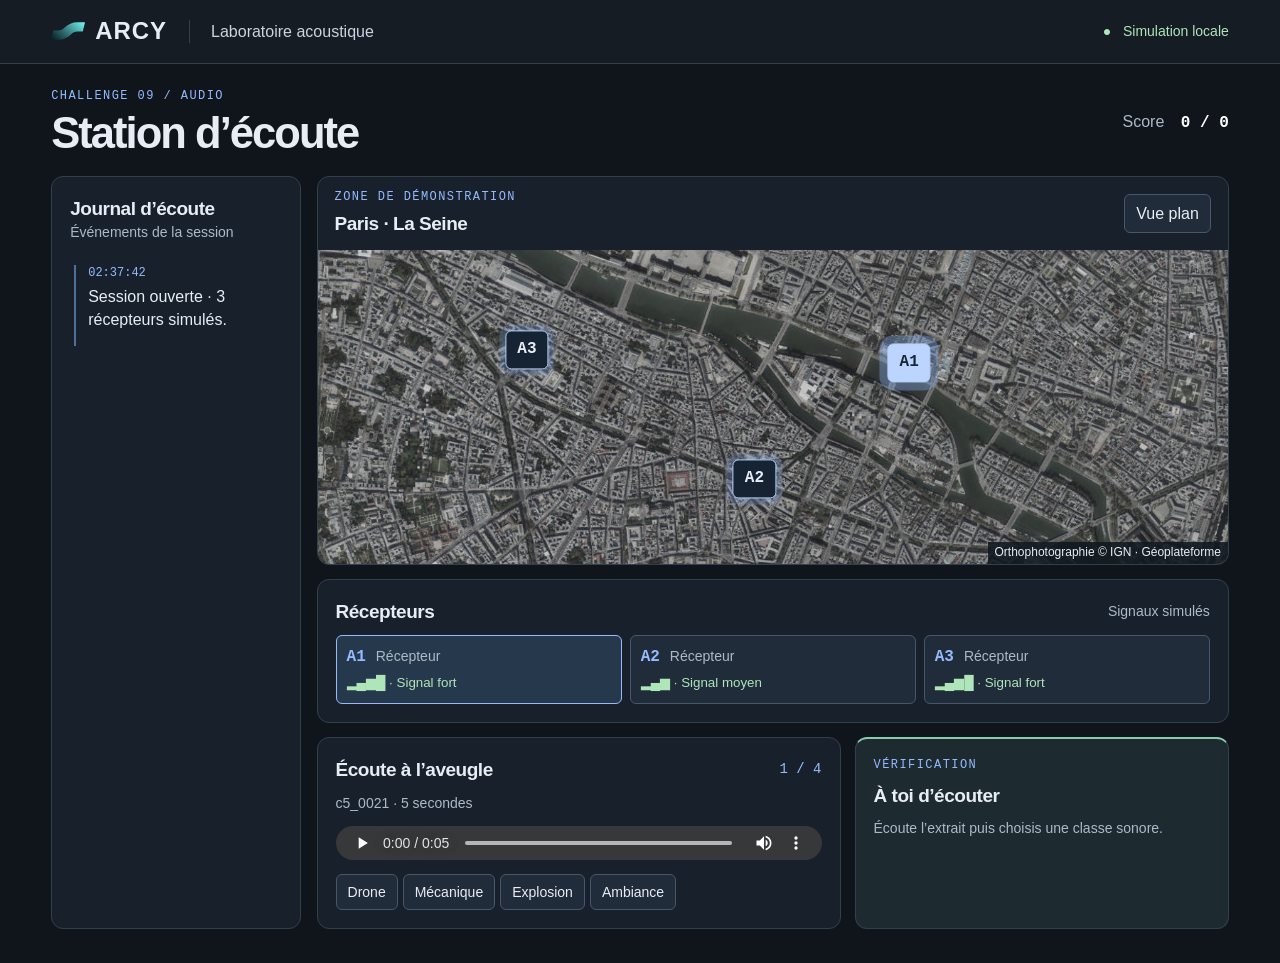
==== index.html @ 89b0aa24 "Ajoute la démo interactive Arcy du challenge acoustique" ====
<!doctype html>
<html lang="fr"><head><meta charset="utf-8"><meta name="viewport" content="width=device-width,initial-scale=1"><title>Arcy · Station d’écoute</title><link rel="stylesheet" href="style.css"><script defer src="app.js"></script></head>
<body><header><div class="brand"><img src="assets/arcy.svg" alt="">ARCY</div><span class="product">Laboratoire acoustique</span><span class="mode">● &nbsp; Simulation locale</span></header>
<main><div class="intro"><div><p class="eyebrow">CHALLENGE 09 / AUDIO</p><h1>Station d’écoute</h1></div><p class="score">Score <strong id="score">0 / 0</strong></p></div>
<div class="layout"><aside><h2>Journal d’écoute</h2><p class="sub">Événements de la session</p><ol id="log" aria-live="polite"></ol></aside>
<div class="right"><section class="mapbox"><div class="maphead"><div><p class="eyebrow">ZONE DE DÉMONSTRATION</p><h2>Paris · La Seine</h2></div><button id="layer">Vue plan</button></div><div class="map" id="map" aria-label="Carte de démonstration de Paris"><div class="mapimg"></div><div class="pins" id="pins"></div><span class="credit" id="credit">Orthophotographie © IGN · Géoplateforme</span></div></section>
<section class="rxsection"><div class="sectionhead"><h2>Récepteurs</h2><span class="sub">Signaux simulés</span></div><div id="receivers"></div></section>
<div class="lower"><section class="listen"><div class="sectionhead"><h2>Écoute à l’aveugle</h2><span id="round" class="mono"></span></div><p class="sub" id="clip"></p><audio controls preload="auto" id="player" aria-label="Extrait du challenge"></audio><div class="choices" id="choices" aria-label="Classe sonore proposée"></div></section>
<section class="verdict" aria-live="polite"><p class="eyebrow">VÉRIFICATION</p><h2 id="result">À toi d’écouter</h2><p id="detail">Écoute l’extrait puis choisis une classe sonore.</p><button hidden id="next">Extrait suivant</button></section></div></div></div></main></body></html>
---- style.css ----
:root{color-scheme:dark;font:16px/1.45 "Instrument Sans","Segoe UI",sans-serif;background:#10151c;color:#e8edf5;--line:#32404e;--mute:#acbac8;--blue:#94bbff;--lime:#afe6b9}*{box-sizing:border-box}body{margin:0}header{display:flex;gap:22px;align-items:center;border-bottom:1px solid var(--line);padding:14px clamp(16px,4vw,70px);background:#151c24}.brand{display:flex;align-items:center;gap:10px;font-weight:820;font-size:24px;letter-spacing:.04em}.brand img{width:34px;height:34px}.product{color:#ccd4df;border-left:1px solid var(--line);padding-left:21px}.mode{margin-left:auto;color:var(--lime);font-size:14px}main{max-width:1660px;margin:auto;padding:24px clamp(16px,4vw,70px) 34px}.intro,.sectionhead,.maphead{display:flex;align-items:center;justify-content:space-between;gap:12px}.intro{margin-bottom:18px}.eyebrow,.mono,.score strong,.pin,.rx b,time{font-family:"IBM Plex Mono",Consolas,monospace}.eyebrow{font-size:12px;letter-spacing:.12em;color:var(--blue);margin:0 0 4px}h1,h2,p{margin:0}h1{font-size:clamp(32px,3.4vw,52px);letter-spacing:-.045em;line-height:1.12}h2{font-size:19px;letter-spacing:-.025em}.score{color:var(--mute)}.score strong{color:white;padding-left:12px}.layout{display:grid;grid-template-columns:minmax(190px,.82fr) minmax(0,3fr);gap:16px}.right{display:grid;gap:14px}aside,.mapbox,.rxsection,.listen,.verdict{background:#18212b;border:1px solid var(--line);border-radius:12px;overflow:hidden}aside,.rxsection,.listen,.verdict{padding:18px}.sub,#detail{font-size:14px;color:var(--mute)}ol{padding:0;margin:22px 0 0;list-style:none;max-height:650px;overflow:auto}li{padding:0 0 14px 12px;margin:0 0 10px 4px;border-left:2px solid #4e719a}time{display:block;font-size:12px;color:var(--blue);margin-bottom:3px}.maphead{padding:12px 17px}.map{position:relative;aspect-ratio:2.9;min-height:220px;overflow:hidden;background:#202d34}.mapimg,.pins{position:absolute;inset:0}.mapimg{background:center / cover url(assets/paris.jpg);filter:saturate(.6) brightness(.82)}.plan .mapimg{background-image:url(assets/plan.png);filter:saturate(.6)}button{font:inherit;color:inherit;background:#202c39;border:1px solid #47576b;border-radius:6px;padding:7px 11px;cursor:pointer}button:hover,button:focus-visible{border-color:#adcaff;background:#324459}button:focus-visible,audio:focus-visible{outline:2px solid #ebf4ff;outline-offset:3px}.pin{position:absolute;transform:translate(-50%,-50%);background:#152332;border:1px solid #b4d0fa;font-weight:bold;box-shadow:0 0 0 6px #8bb8ff38}.pin.active{background:#bcd5ff;color:#172637;box-shadow:0 0 0 8px #8bb8ff55}.credit{position:absolute;right:0;bottom:0;background:#101820de;padding:2px 7px;font-size:12px}.sectionhead{margin-bottom:10px}#receivers{display:grid;grid-template-columns:repeat(3,1fr);gap:8px}.rx{display:grid;grid-template-columns:auto 1fr;gap:4px 10px;text-align:left;padding:10px}.rx.active,.choices .chosen{border-color:#98bafa;background:#26394c}.rx b{color:var(--blue)}.rx span{font-size:14px;color:var(--mute)}.rx small{grid-column:1/-1;color:var(--lime)}.lower{display:grid;grid-template-columns:1.4fr 1fr;gap:14px}audio{width:100%;height:34px;margin:12px 0 8px}.choices{display:flex;gap:5px;flex-wrap:wrap}.choices button{font-size:14px}.choices button:disabled{cursor:default}.verdict{background:#1d2b31;border-top:2px solid #85cdae}.verdict h2{margin:8px 0}.verdict button{margin-top:12px}.mono{font-size:14px;color:var(--blue)}@media(max-width:800px){.layout{grid-template-columns:1fr}.right{grid-row:1}ol{max-height:180px}.product{display:none}}@media(max-width:540px){.lower{grid-template-columns:1fr}.rx{display:block}.rx span,.rx small{display:block}.rxsection,.listen,.verdict{padding:12px}.map{min-height:210px}.sectionhead{align-items:baseline}}
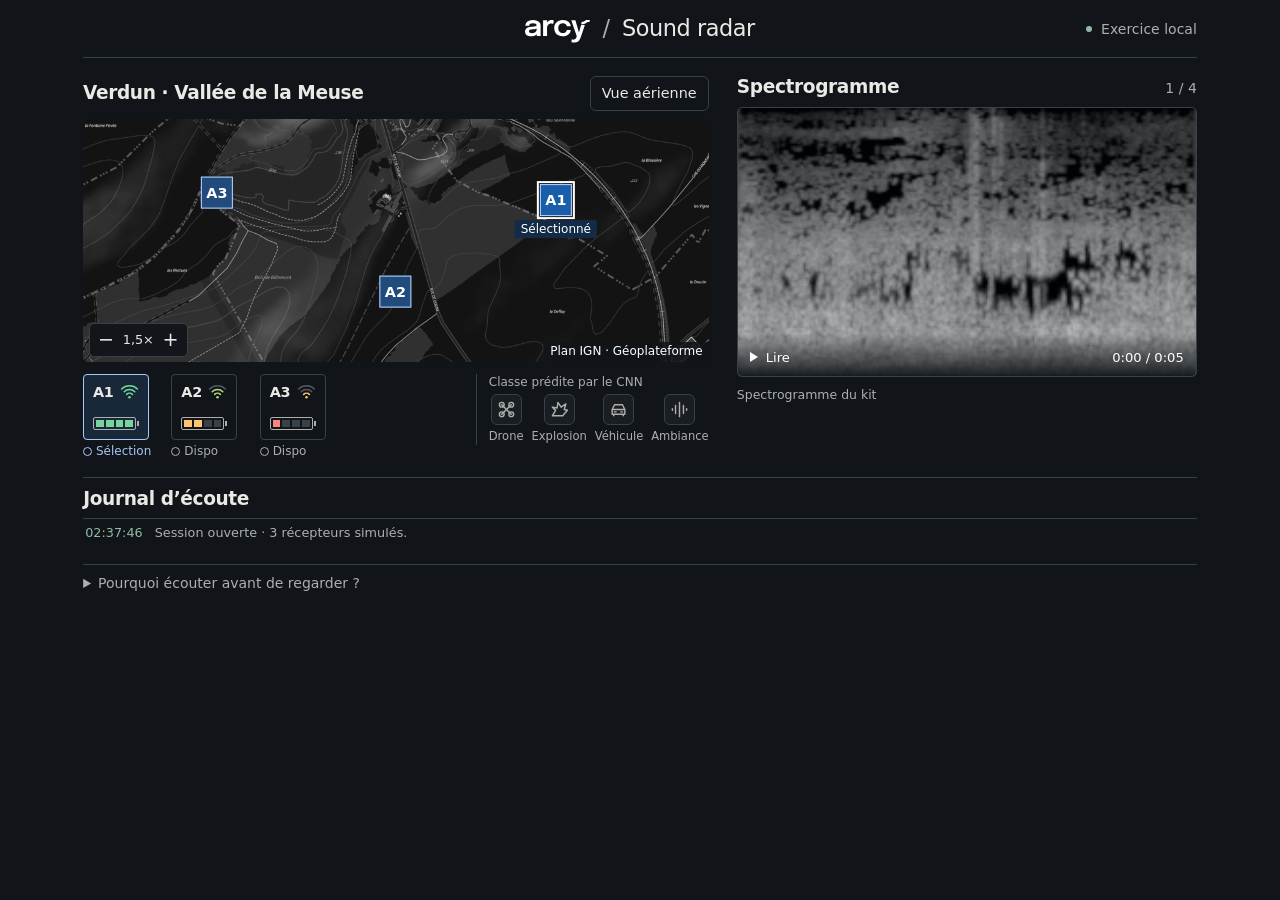
==== commit 4ab2b520: "Prépare la démo Sound radar et son guide de prise en main" ====
--- a/index.html
+++ b/index.html
@@ -1,9 +1,70 @@
 <!doctype html>
-<html lang="fr"><head><meta charset="utf-8"><meta name="viewport" content="width=device-width,initial-scale=1"><title>Arcy · Station d’écoute</title><link rel="stylesheet" href="style.css"><script defer src="app.js"></script></head>
-<body><header><div class="brand"><img src="assets/arcy.svg" alt="">ARCY</div><span class="product">Laboratoire acoustique</span><span class="mode">● &nbsp; Simulation locale</span></header>
-<main><div class="intro"><div><p class="eyebrow">CHALLENGE 09 / AUDIO</p><h1>Station d’écoute</h1></div><p class="score">Score <strong id="score">0 / 0</strong></p></div>
-<div class="layout"><aside><h2>Journal d’écoute</h2><p class="sub">Événements de la session</p><ol id="log" aria-live="polite"></ol></aside>
-<div class="right"><section class="mapbox"><div class="maphead"><div><p class="eyebrow">ZONE DE DÉMONSTRATION</p><h2>Paris · La Seine</h2></div><button id="layer">Vue plan</button></div><div class="map" id="map" aria-label="Carte de démonstration de Paris"><div class="mapimg"></div><div class="pins" id="pins"></div><span class="credit" id="credit">Orthophotographie © IGN · Géoplateforme</span></div></section>
-<section class="rxsection"><div class="sectionhead"><h2>Récepteurs</h2><span class="sub">Signaux simulés</span></div><div id="receivers"></div></section>
-<div class="lower"><section class="listen"><div class="sectionhead"><h2>Écoute à l’aveugle</h2><span id="round" class="mono"></span></div><p class="sub" id="clip"></p><audio controls preload="auto" id="player" aria-label="Extrait du challenge"></audio><div class="choices" id="choices" aria-label="Classe sonore proposée"></div></section>
-<section class="verdict" aria-live="polite"><p class="eyebrow">VÉRIFICATION</p><h2 id="result">À toi d’écouter</h2><p id="detail">Écoute l’extrait puis choisis une classe sonore.</p><button hidden id="next">Extrait suivant</button></section></div></div></div></main></body></html>
+<html lang="fr">
+<head>
+  <meta charset="utf-8">
+  <meta name="viewport" content="width=device-width,initial-scale=1">
+  <title>Arcy / Sound radar</title>
+  <link rel="stylesheet" href="style.css">
+  <script defer src="clip-results.js"></script>
+  <script defer src="app.js"></script>
+  <script defer src="spectrum.js"></script>
+</head>
+<body>
+  <header>
+    <h1 class="signature"><img class="wordmark" src="assets/ArcyWhitelogo.svg" alt="Arcy"><span class="divider" aria-hidden="true">/</span> Sound radar</h1>
+    <span class="mode">Exercice local</span>
+  </header>
+  <main class="desk">
+    <section class="mapbox">
+      <div class="sectionhead"><h2>Verdun · Vallée de la Meuse</h2><button id="layer">Vue aérienne</button></div>
+      <div class="map plan" id="map" role="region" aria-label="Carte de démonstration près de Verdun">
+        <div class="map-viewport"><div class="mapimg"></div><div class="pins" id="pins"></div></div>
+        <div class="zoom-controls" role="group" aria-label="Zoom de la carte">
+          <button id="zoom-out" aria-label="Réduire le zoom">−</button>
+          <output id="zoom-level" aria-label="Niveau de zoom">1,5×</output>
+          <button id="zoom-in" aria-label="Augmenter le zoom">+</button>
+        </div>
+        <span class="credit" id="credit">Plan IGN · Géoplateforme</span>
+      </div>
+      <div class="instruments">
+        <div id="receivers" role="group" aria-label="Réception simulée des trois stations"></div>
+        <figure class="sound-lamps">
+          <figcaption>Classe prédite par le CNN</figcaption>
+          <div class="lamp-row">
+            <span class="lamp drone" data-sound="drone_buzz">
+              <svg viewBox="0 0 24 24" aria-hidden="true"><circle cx="6" cy="6" r="3"/><circle cx="18" cy="6" r="3"/><circle cx="6" cy="18" r="3"/><circle cx="18" cy="18" r="3"/><path d="m6 6 12 12M18 6 6 18"/></svg>Drone
+            </span>
+            <span class="lamp explosion" data-sound="explosion">
+              <svg viewBox="0 0 24 24" aria-hidden="true"><path d="m3 20 4-7-4-4 6 1 1-7 4 6 6-4-2 7 4 1-6 7Z"/></svg>Explosion
+            </span>
+            <span class="lamp vehicle" data-sound="vehicle_mechanical">
+              <svg viewBox="0 0 24 24" aria-hidden="true"><path d="m4 12 3-6h10l3 6v6H4Zm0 0h16M7 15h2m6 0h2M6 18v2m12-2v2"/></svg>Véhicule
+            </span>
+            <span class="lamp ambient" data-sound="ambient_outdoor">
+              <svg viewBox="0 0 24 24" aria-hidden="true"><path d="M3 11v2m4-6v10m5-14v18m5-14v10m4-6v2"/></svg>Ambiance
+            </span>
+          </div>
+        </figure>
+      </div>
+    </section>
+    <section class="listen">
+      <div class="sectionhead"><h2>Spectrogramme</h2><span id="round"></span></div>
+      <button class="plot" id="plot-control" type="button" aria-label="Lire l’extrait">
+        <img id="spectrum" alt="">
+        <canvas id="live" width="640" height="256" hidden aria-hidden="true"></canvas>
+        <img id="cam-overlay" hidden alt="">
+        <span class="playhead" aria-hidden="true"></span>
+        <span class="plot-footer" aria-hidden="true"><span class="play-tag" id="play-tag">Lire</span><span id="play-time">0:00 / 0:05</span></span>
+      </button>
+      <div class="caption"><span id="plot-label">Spectrogramme du kit</span><button hidden id="cam-toggle" aria-pressed="false" title="Carte des contributions positives, interpolée depuis 7 × 7 zones et normalisée par clip">Carte CNN</button><button hidden id="next">Extrait suivant</button></div>
+      <audio preload="auto" id="player"></audio>
+    </section>
+    <aside><div class="sectionhead"><h2>Journal d’écoute</h2></div><ol id="log" aria-live="polite"></ol></aside>
+    <details class="project-context">
+      <summary>Pourquoi écouter avant de regarder ?</summary>
+      <p>En Ukraine, Zvook présente deux usages de l’écoute passive : des stations en réseau et des capteurs portables. L’entreprise associe ces dispositifs à la surveillance aérienne et à l’alerte des populations. <a href="https://www.zvook.tech/en" target="_blank" rel="noopener noreferrer">Présentation de Zvook</a></p>
+      <p>Arcy explore une question à l’échelle de cinq secondes de son. L’audio suffit-il à justifier une vérification vidéo ? Ouvrez une entrée CNN du journal pour comparer la classe proposée, la décision de vérification et l’annotation du clip. La carte de Verdun et ses trois stations illustrent l’exercice.</p>
+    </details>
+  </main>
+</body>
+</html>
--- a/style.css
+++ b/style.css
@@ -1,2 +1,257 @@
-:root{color-scheme:dark;font:16px/1.45 "Instrument Sans","Segoe UI",sans-serif;background:#10151c;color:#e8edf5;--line:#32404e;--mute:#acbac8;--blue:#94bbff;--lime:#afe6b9}*{box-sizing:border-box}body{margin:0}header{display:flex;gap:22px;align-items:center;border-bottom:1px solid var(--line);padding:14px clamp(16px,4vw,70px);background:#151c24}.brand{display:flex;align-items:center;gap:10px;font-weight:820;font-size:24px;letter-spacing:.04em}.brand img{width:34px;height:34px}.product{color:#ccd4df;border-left:1px solid var(--line);padding-left:21px}.mode{margin-left:auto;color:var(--lime);font-size:14px}main{max-width:1660px;margin:auto;padding:24px clamp(16px,4vw,70px) 34px}.intro,.sectionhead,.maphead{display:flex;align-items:center;justify-content:space-between;gap:12px}.intro{margin-bottom:18px}.eyebrow,.mono,.score strong,.pin,.rx b,time{font-family:"IBM Plex Mono",Consolas,monospace}.eyebrow{font-size:12px;letter-spacing:.12em;color:var(--blue);margin:0 0 4px}h1,h2,p{margin:0}h1{font-size:clamp(32px,3.4vw,52px);letter-spacing:-.045em;line-height:1.12}h2{font-size:19px;letter-spacing:-.025em}.score{color:var(--mute)}.score strong{color:white;padding-left:12px}.layout{display:grid;grid-template-columns:minmax(190px,.82fr) minmax(0,3fr);gap:16px}.right{display:grid;gap:14px}aside,.mapbox,.rxsection,.listen,.verdict{background:#18212b;border:1px solid var(--line);border-radius:12px;overflow:hidden}aside,.rxsection,.listen,.verdict{padding:18px}.sub,#detail{font-size:14px;color:var(--mute)}ol{padding:0;margin:22px 0 0;list-style:none;max-height:650px;overflow:auto}li{padding:0 0 14px 12px;margin:0 0 10px 4px;border-left:2px solid #4e719a}time{display:block;font-size:12px;color:var(--blue);margin-bottom:3px}.maphead{padding:12px 17px}.map{position:relative;aspect-ratio:2.9;min-height:220px;overflow:hidden;background:#202d34}.mapimg,.pins{position:absolute;inset:0}.mapimg{background:center / cover url(assets/paris.jpg);filter:saturate(.6) brightness(.82)}.plan .mapimg{background-image:url(assets/plan.png);filter:saturate(.6)}button{font:inherit;color:inherit;background:#202c39;border:1px solid #47576b;border-radius:6px;padding:7px 11px;cursor:pointer}button:hover,button:focus-visible{border-color:#adcaff;background:#324459}button:focus-visible,audio:focus-visible{outline:2px solid #ebf4ff;outline-offset:3px}.pin{position:absolute;transform:translate(-50%,-50%);background:#152332;border:1px solid #b4d0fa;font-weight:bold;box-shadow:0 0 0 6px #8bb8ff38}.pin.active{background:#bcd5ff;color:#172637;box-shadow:0 0 0 8px #8bb8ff55}.credit{position:absolute;right:0;bottom:0;background:#101820de;padding:2px 7px;font-size:12px}.sectionhead{margin-bottom:10px}#receivers{display:grid;grid-template-columns:repeat(3,1fr);gap:8px}.rx{display:grid;grid-template-columns:auto 1fr;gap:4px 10px;text-align:left;padding:10px}.rx.active,.choices .chosen{border-color:#98bafa;background:#26394c}.rx b{color:var(--blue)}.rx span{font-size:14px;color:var(--mute)}.rx small{grid-column:1/-1;color:var(--lime)}.lower{display:grid;grid-template-columns:1.4fr 1fr;gap:14px}audio{width:100%;height:34px;margin:12px 0 8px}.choices{display:flex;gap:5px;flex-wrap:wrap}.choices button{font-size:14px}.choices button:disabled{cursor:default}.verdict{background:#1d2b31;border-top:2px solid #85cdae}.verdict h2{margin:8px 0}.verdict button{margin-top:12px}.mono{font-size:14px;color:var(--blue)}@media(max-width:800px){.layout{grid-template-columns:1fr}.right{grid-row:1}ol{max-height:180px}.product{display:none}}@media(max-width:540px){.lower{grid-template-columns:1fr}.rx{display:block}.rx span,.rx small{display:block}.rxsection,.listen,.verdict{padding:12px}.map{min-height:210px}.sectionhead{align-items:baseline}}
+:root {
+  color-scheme: dark;
+  --paper: #111419;
+  --ink: #e9eae5;
+  --muted: #abb0ad;
+  --rule: #394047;
+  --accent: #91baa3;
+  --tint: #1c2126;
+  --surface: #1a1e23;
+  font: 400 16px/1.45 "Segoe UI", system-ui, sans-serif;
+  background: var(--paper);
+  color: var(--ink);
+}
+* { box-sizing: border-box; }
+body { max-width: 66rem; margin: auto; padding: 0 clamp(18px, 4vw, 56px) 72px; }
+.signature, .sectionhead, .score, .rx { display: flex; align-items: center; }
+.mode, .sub, #clip, #round, .score, #detail { color: var(--muted); }
+.mode, #clip, #round, .sub { font-size: .875rem; }
+.mode::before { content: ''; display: inline-block; height: 6px; width: 6px; margin: 0 9px 2px 0; border-radius: 50%; background: var(--accent); }
+h1, h2, p, figure { margin: 0; }
+h1, h2, .score strong, .rx b { font: 600 1.25rem/1.22 "Segoe UI", system-ui, sans-serif; letter-spacing: -.02em; }
+.intro { padding: 30px 0 28px; }
+.intro .sub span { margin: 0 6px; color: var(--muted); }
+.session, .layout { display: grid; gap: clamp(22px, 4vw, 42px); border-top: 1px solid var(--rule); padding: 24px 0; }
+.session { grid-template-columns: minmax(0, 1.65fr) minmax(0, 1fr); }
+.layout { grid-template-columns: minmax(0, .75fr) minmax(0, 1.7fr); }
+.sectionhead, .score { justify-content: space-between; gap: 12px; }
+.sectionhead { margin-bottom: 14px; }
+.record { display: flex; align-items: center; gap: 15px; }
+figure { flex: 0 0 82px; }
+figure img { width: 100%; display: block; border-radius: 3px; }
+.track { min-width: 0; flex: 1; }
+.choices { display: flex; flex-wrap: wrap; gap: 6px; margin-top: 15px; }
+button { color: inherit; font: inherit; font-size: .9rem; background: transparent; border: 1px solid var(--rule); border-radius: 6px; padding: 6px 11px; cursor: pointer; transition: background-color 160ms ease, color 160ms ease; }
+button:enabled:hover, .choices .chosen { background: var(--tint); color: var(--accent); }
+:focus-visible { outline: 2px solid var(--accent); outline-offset: 3px; }
+button:disabled { cursor: default; }
+.verdict { padding: 0 0 0 22px; border-left: 1px solid var(--rule); }
+.score { font-size: .875rem; margin: 0 0 19px; }
+.score strong { color: var(--accent); font-size: 1.5rem; }
+#detail { margin: 7px 0; max-width: 30ch; }
+#next { margin-top: 5px; }
+ol { padding: 0; margin: 13px 0 0; list-style: none; max-height: 360px; overflow: auto; }
+li { border-top: 1px solid var(--rule); padding: 10px 0; font-size: .94rem; }
+time { display: block; font-size: .8rem; font-variant-numeric: tabular-nums; color: var(--accent); }
+.map { min-height: 170px; height: clamp(170px, 18vw, 230px); position: relative; overflow: hidden; border-radius: 5px; background: var(--tint); }
+.map-viewport, .mapimg, .pins { position: absolute; inset: 0; }
+.map-viewport { transform: scale(var(--zoom, 1.5)); transform-origin: 44% 53%; }
+.mapimg { background: center / cover url(assets/verdun-aerien.jpg); filter: saturate(.6) brightness(.85); }
+.plan .mapimg { background-image: url(assets/verdun-plan.png); filter: grayscale(1) invert(.94) brightness(1.25); }
+.zoom-controls { position: absolute; left: 6px; bottom: 5px; display: flex; align-items: center; background: #111419f5; border: 1px solid var(--rule); border-radius: 5px; }
+.zoom-controls button { width: 32px; height: 32px; padding: 0; border: 0; font-size: 1.2rem; }
+.zoom-controls button:disabled { opacity: .4; }
+.zoom-controls output { min-width: 4ch; text-align: center; font-size: .8rem; font-variant-numeric: tabular-nums; }
+.pin {
+  position: absolute;
+  transform: translate(-50%, -50%) scale(calc(1 / var(--zoom, 1.5)));
+  display: grid;
+  place-items: center;
+  width: 32px;
+  height: 32px;
+  padding: 0;
+  border: 1px solid #bfd7fc;
+  border-radius: 0;
+  background: #204b7c;
+  color: white;
+  font: 700 .9rem/1 "Segoe UI", system-ui, sans-serif;
+  font-variant-numeric: tabular-nums;
+}
+.pin.active, .pin:enabled:hover { background: #195eaa; color: white; }
+.pin.active { outline: 2px solid white; outline-offset: 1px; z-index: 1; }
+.pin:focus-visible { outline: 3px dashed white; outline-offset: 3px; }
+.pin.active::after {
+  content: "Sélectionné";
+  position: absolute;
+  top: calc(100% + 5px);
+  left: 50%;
+  transform: translateX(-50%);
+  padding: 3px 6px;
+  background: #132b46;
+  color: white;
+  font-size: .75rem;
+  font-weight: 500;
+  pointer-events: none;
+}
+.credit { position: absolute; right: 0; bottom: 0; font-size: .75rem; background: #111419df; color: white; padding: 1px 6px; pointer-events: none; }
+@media (max-width: 640px) {
+  .intro { padding: 22px 0; }
+  .session, .layout { grid-template-columns: minmax(0, 1fr); }
+  .verdict { border: 0; padding: 0; }
+  .score { margin-bottom: 6px; }
+  .layout .right { grid-row: 1; }
+  ol { max-height: 210px; }
+}
+@media (prefers-reduced-motion: reduce) {
+  button { transition: none; }
+}
+/* Compact console */
+body { max-width: 76rem; padding-bottom: 24px; }
+header {
+  display: grid;
+  grid-template-columns: 1fr auto 1fr;
+  align-items: center;
+  padding: 15px 0;
+  border-bottom: 1px solid var(--rule);
+}
+.signature { grid-column: 2; gap: .55em; font-size: clamp(1.1rem, 2vw, 1.4rem); font-weight: 500; white-space: nowrap; }
+.wordmark {
+  display: block;
+  width: 2.9em;
+  height: auto;
+  /* Align the letter bodies optically, allowing the y to descend. */
+  transform: translateY(.12em);
+}
+.divider { color: var(--muted); font-weight: 300; }
+.mode { justify-self: end; }
+.desk { display: grid; grid-template-columns: minmax(0,1.36fr) minmax(0,1fr); gap: 16px 28px; padding: 18px 0; }
+.sectionhead { margin-bottom: 8px; }
+h2 { font-size: 1.16rem; }
+.map { height: clamp(205px,27vh,265px); }
+.instruments { display: flex; align-items: flex-start; justify-content: space-between; gap: 12px; margin-top: 12px; }
+#receivers { display: grid; grid-template-columns: repeat(3, minmax(0, 1fr)); gap: clamp(8px, 2vw, 20px); }
+.instruments .station-group { flex-direction: column; align-items: flex-start; gap: 3px; }
+.sound-lamps { flex: 0 0 auto; margin: 0; padding-left: 12px; border-left: 1px solid var(--rule); }
+.sound-lamps figcaption { margin-bottom: 3px; color: var(--muted); font-size: .75rem; }
+.lamp-row { display: flex; gap: 8px; }
+.lamp { display: grid; justify-items: center; gap: 3px; color: var(--muted); font-size: .72rem; }
+.lamp svg { width: 31px; height: 31px; padding: 5px; border: 1px solid var(--rule); border-radius: 6px; background: var(--surface); fill: none; stroke: currentColor; stroke-width: 1.8; stroke-linecap: round; stroke-linejoin: round; }
+.lamp.explosion { --lamp: #ff8981; }
+.lamp.vehicle { --lamp: #ffc46d; }
+.lamp.ambient { --lamp: #86d8d2; }
+.lamp.lit { color: var(--lamp); font-weight: 600; }
+.lamp.lit svg { background: var(--lamp); border-color: var(--lamp); color: #14181b; }
+@container (max-width: 430px) {
+  .sound-lamps { padding-left: 7px; }
+  .lamp-row { flex-direction: column; gap: 2px; }
+  .lamp { display: flex; gap: 4px; align-items: center; }
+  .lamp svg { width: 20px; height: 20px; padding: 2px; }
+  #receivers { gap: 6px; }
+}
+@container (max-width: 325px) {
+  .instruments { flex-wrap: wrap; }
+}
+.mapbox { container-type: inline-size; min-width: 0; }
+.station-group { display: flex; align-items: center; gap: 7px; }
+.station-status { display: inline-flex; align-items: center; gap: 4px; color: var(--muted); font-size: .75rem; }
+.station-status::before { content: ''; flex: none; width: 7px; height: 7px; border: 1px solid currentColor; border-radius: 50%; }
+.station-status[data-state="selected"] { color: #a7c8f4; }
+.station-status[data-state="playing"] { color: #75d59d; }
+.station-status[data-state="playing"]::before { background: currentColor; }
+@container (max-width: 450px) {
+  .station-group { flex-direction: column; gap: 4px; align-items: flex-start; }
+}
+.rx {
+  display: grid; grid-template-columns: 1fr auto; align-content: space-between;
+  align-items: center; width: 66px; height: 66px; padding: 9px;
+  border: 1px solid var(--rule); border-radius: 4px; background: var(--paper);
+}
+.rx b { font-size: .9rem; text-align: left; }
+.rx.active { border-color: #a7c8f4; background: #192838; }
+.wifi { width: 19px; height: 17px; fill: none; stroke: currentColor; stroke-width: 1.9; stroke-linecap: round; }
+.gauge { position: relative; grid-column: 1 / -1; display: flex; gap: 2px; margin-right: 3px; padding: 2px; height: 13px; border: 1px solid var(--muted); border-radius: 2px; }
+.gauge::after { position: absolute; content: ''; right: -4px; top: 3px; width: 2px; height: 5px; background: var(--muted); }
+.gauge i { flex: 1; background: #394148; }
+.wifi > * { color: #505a62; }
+[data-level="0"], [data-level="1"] { --level-color: #ff827d; }
+[data-level="2"] { --level-color: #ffc46d; }
+[data-level="3"] { --level-color: #b4d879; }
+[data-level="4"] { --level-color: #75d59d; }
+.gauge .lit { background: var(--level-color); }
+.wifi .lit { color: var(--level-color); }
+.gauge[data-level="0"] { border-color: var(--level-color); }
+.plot {
+  position: relative; display: block; width: 100%; height: clamp(205px, 30vh, 300px);
+  padding: 0; overflow: hidden; border-radius: 5px; background: #0d1318;
+  isolation: isolate;
+}
+.plot img,.plot canvas { width: 100%; height: 100%; vertical-align: top; }
+.plot img { object-fit: fill; opacity: .85; }
+.plot::after {
+  content: ''; position: absolute; inset: 0; pointer-events: none;
+  background: transparent; transition: background-color 150ms ease;
+}
+.plot[data-playing="true"]::after { background: rgba(44, 160, 108, .17); }
+.plot[data-playing="true"] { border-color: #77be97; }
+.plot-footer {
+  position: absolute; z-index: 1; inset: auto 0 0; padding: 14px 12px 9px;
+  display: flex; justify-content: space-between; align-items: center;
+  background: linear-gradient(transparent, #090e12eb); color: white;
+  font-size: .82rem; font-variant-numeric: tabular-nums;
+}
+.play-tag { display: inline-flex; gap: 8px; align-items: center; }
+.play-tag::before { content: ''; width: 0; height: 0; border: solid transparent; border-width: 5px 0 5px 8px; border-left-color: currentColor; }
+.plot[data-playing="true"] .play-tag::before { width: 3px; height: 10px; border: solid currentColor; border-width: 0 3px; box-sizing: content-box; }
+@media (prefers-reduced-motion: reduce) { .plot::after { transition: none; } }
+.caption { display: flex; justify-content: space-between; gap: 10px; font-size: .78rem; color: var(--muted); margin-top: 5px; }
+#clip { font-size: inherit; }
+.choices { margin: 8px 0; gap: 5px; }
+.verdict { padding: 8px 0 0; border: 0; border-top: 1px solid var(--rule); }
+.verdict h2 { font-size: 1rem; }
+.score { margin: 0; gap: 6px; }
+.score strong { font-size: 1.2rem; }
+#detail { max-width: none; margin: 2px 0; font-size: .9rem; }
+aside { grid-column: 1/-1; border-top: 1px solid var(--rule); padding-top: 10px; }
+ol { max-height: 145px; margin: 0; }
+li { padding: 5px 2px; }
+li time { display: inline-block; margin-right: 12px; }
+li summary { cursor: pointer; }
+li details p { padding-left: 16px; color: var(--muted); }
+@media (max-width: 700px) {
+  .desk { grid-template-columns: minmax(0,1fr); }
+  .mode { font-size: .75rem; }
 
+}
+@media (max-width: 480px) {
+  header { grid-template-columns: 1fr; gap: 4px; padding: 10px 0; }
+  .signature, header .mode { grid-column: 1; justify-self: center; }
+}
+#log details figure { display: flex; align-items: end; gap: 12px; margin: 8px 16px; }
+#log details img { width: 100px; height: 100px; }
+#log figcaption { color: var(--muted); font-size: .8rem; }
+#score, #round, #clip, time { font-variant-numeric: tabular-nums; }
+
+.project-context { grid-column: 1 / -1; border-top: 1px solid var(--rule); padding-top: 8px; color: var(--muted); font-size: .875rem; }
+.project-context summary { cursor: pointer; width: fit-content; }
+.project-context p { max-width: 72ch; margin: 8px 0; }
+.project-context a { color: var(--accent); }
+.lamp.drone { --lamp: #afa6ff; }
+.playhead { position: absolute; z-index: 1; inset-block: 0; width: 2px; transform: translateX(-1px); background: #f7f2dd; pointer-events: none; }
+.caption { align-items: center; min-height: 26px; }
+.energy-key::before { content: ''; display: inline-block; width: 10px; height: 3px; background: #ffce77; margin: 0 6px 3px 0; }
+.plot #cam-overlay { position: absolute; inset: 0; opacity: 1; pointer-events: none; }
+.caption .cam-key::before { content: ''; display: inline-block; width: 10px; height: 3px; margin: 0 6px 3px 0; background: #d077ff; }
+.caption #cam-toggle { margin-left: auto; }
+.caption #cam-toggle[aria-pressed="true"] { border-color: #ca94e8; }
+.caption { flex-wrap: wrap; }
+#log { display: grid; grid-template-columns: repeat(auto-fit, minmax(min(100%, 285px), 1fr)); gap: 6px 10px; align-items: start; max-height: 320px; }
+#log > li:not(.result-card) { grid-column: 1/-1; font-size: .8rem; color: var(--muted); }
+#log .result-card { padding: 0; border: 1px solid var(--rule); border-radius: 5px; background: var(--surface); }
+.result-card summary { display: flex; align-items: center; gap: 9px; min-height: 54px; padding: 8px; list-style: none; }
+.result-card summary::-webkit-details-marker { display: none; }
+.result-card summary::after { content: '+'; margin-left: auto; color: var(--muted); }
+.result-card details[open] summary::after { content: '−'; }
+.station-badge { display: grid; flex: none; place-items: center; width: 32px; height: 32px; background: #204b7c; border: 1px solid #bfd7fc; color: white; font-size: .9rem; font-weight: 700; }
+.result-heading { display: grid; line-height: 1.3; }
+.result-heading small, .review-state { color: var(--muted); font-size: .75rem; }
+.result-body { padding: 10px; border-top: 1px solid var(--rule); }
+.result-body dl { display: grid; grid-template-columns: 1fr auto; gap: 5px; margin: 0; font-size: .85rem; }
+.result-body dt { color: var(--muted); }
+.result-body dd { margin: 0; }
+.event-stations { display: flex; gap: 6px; align-items: center; padding: 6px 8px 9px; }
+.event-stations small { margin-left: 3px; color: var(--muted); font-size: .75rem; }
+button.station-badge { padding: 0; border-radius: 0; }
+button.station-badge:is(:hover, [aria-expanded="true"]) { background: #195eaa; color: white; border-color: white; }
+.station-panel { border-top: 1px solid var(--rule); padding: 8px; }
+.station-panel p { color: var(--muted); font-size: .8rem; }
+.station-panel audio { width: 100%; height: 32px; margin-top: 6px; }
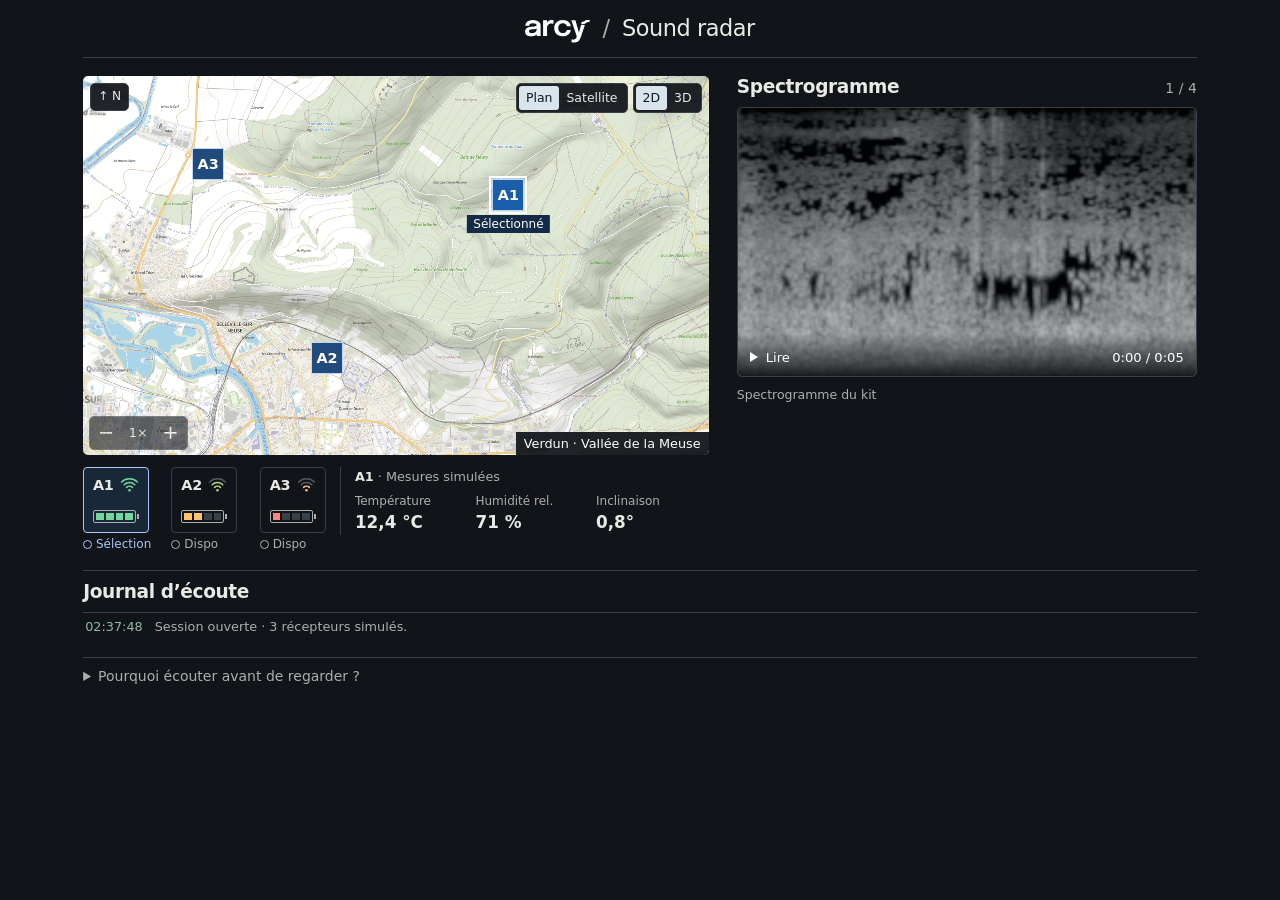
==== commit abf03646: "Intègre la carte de Verdun en 2D et 3D à la démo Sound radar" ====
--- a/index.html
+++ b/index.html
@@ -8,43 +8,44 @@
   <script defer src="clip-results.js"></script>
   <script defer src="app.js"></script>
   <script defer src="spectrum.js"></script>
+  <script type="module" src="essai-relief/relief.js"></script>
 </head>
 <body>
   <header>
     <h1 class="signature"><img class="wordmark" src="assets/ArcyWhitelogo.svg" alt="Arcy"><span class="divider" aria-hidden="true">/</span> Sound radar</h1>
-    <span class="mode">Exercice local</span>
   </header>
   <main class="desk">
     <section class="mapbox">
-      <div class="sectionhead"><h2>Verdun · Vallée de la Meuse</h2><button id="layer">Vue aérienne</button></div>
-      <div class="map plan" id="map" role="region" aria-label="Carte de démonstration près de Verdun">
-        <div class="map-viewport"><div class="mapimg"></div><div class="pins" id="pins"></div></div>
+      <div class="map stage" id="map" role="region" aria-label="Carte de démonstration près de Verdun">
+        <canvas tabindex="0" aria-label="Relief de Verdun" aria-describedby="view"></canvas>
+        <div id="pins"></div>
+        <button class="north" aria-label="Rétablir le cadrage initial" title="Rétablir le cadrage initial"><span aria-hidden="true">↑</span> N</button>
+        <div class="map-controls">
+          <div role="group" aria-label="Fond de carte">
+            <button data-layer="plan" aria-pressed="true" disabled>Plan</button><button data-layer="aerial" aria-pressed="false" disabled>Satellite</button>
+          </div>
+          <div role="group" aria-label="Vue du terrain">
+            <button data-mode="2" aria-pressed="true" disabled>2D</button><button data-mode="3" aria-pressed="false" disabled>3D</button>
+          </div>
+        </div>
         <div class="zoom-controls" role="group" aria-label="Zoom de la carte">
-          <button id="zoom-out" aria-label="Réduire le zoom">−</button>
-          <output id="zoom-level" aria-label="Niveau de zoom">1,5×</output>
-          <button id="zoom-in" aria-label="Augmenter le zoom">+</button>
+          <button id="out" aria-label="Dézoomer">−</button>
+          <output id="factor" aria-label="Grossissement">1×</output>
+          <button id="in" aria-label="Zoomer">+</button>
         </div>
-        <span class="credit" id="credit">Plan IGN · Géoplateforme</span>
+        <h2 class="zone-name">Verdun · Vallée de la Meuse</h2>
+        <span id="view" role="status">Chargement du terrain…</span>
       </div>
       <div class="instruments">
         <div id="receivers" role="group" aria-label="Réception simulée des trois stations"></div>
-        <figure class="sound-lamps">
-          <figcaption>Classe prédite par le CNN</figcaption>
-          <div class="lamp-row">
-            <span class="lamp drone" data-sound="drone_buzz">
-              <svg viewBox="0 0 24 24" aria-hidden="true"><circle cx="6" cy="6" r="3"/><circle cx="18" cy="6" r="3"/><circle cx="6" cy="18" r="3"/><circle cx="18" cy="18" r="3"/><path d="m6 6 12 12M18 6 6 18"/></svg>Drone
-            </span>
-            <span class="lamp explosion" data-sound="explosion">
-              <svg viewBox="0 0 24 24" aria-hidden="true"><path d="m3 20 4-7-4-4 6 1 1-7 4 6 6-4-2 7 4 1-6 7Z"/></svg>Explosion
-            </span>
-            <span class="lamp vehicle" data-sound="vehicle_mechanical">
-              <svg viewBox="0 0 24 24" aria-hidden="true"><path d="m4 12 3-6h10l3 6v6H4Zm0 0h16M7 15h2m6 0h2M6 18v2m12-2v2"/></svg>Véhicule
-            </span>
-            <span class="lamp ambient" data-sound="ambient_outdoor">
-              <svg viewBox="0 0 24 24" aria-hidden="true"><path d="M3 11v2m4-6v10m5-14v18m5-14v10m4-6v2"/></svg>Ambiance
-            </span>
-          </div>
-        </figure>
+        <section class="telemetry" aria-labelledby="telemetry-heading">
+          <h2 id="telemetry-heading"><span id="station-name">A1</span> · Mesures simulées</h2>
+          <dl aria-live="polite">
+            <div><dt>Température</dt><dd id="temperature"></dd></div>
+            <div><dt>Humidité rel.</dt><dd id="humidity"></dd></div>
+            <div><dt>Inclinaison</dt><dd id="tilt"></dd></div>
+          </dl>
+        </section>
       </div>
     </section>
     <section class="listen">
@@ -64,7 +65,14 @@
       <summary>Pourquoi écouter avant de regarder ?</summary>
       <p>En Ukraine, Zvook présente deux usages de l’écoute passive : des stations en réseau et des capteurs portables. L’entreprise associe ces dispositifs à la surveillance aérienne et à l’alerte des populations. <a href="https://www.zvook.tech/en" target="_blank" rel="noopener noreferrer">Présentation de Zvook</a></p>
       <p>Arcy explore une question à l’échelle de cinq secondes de son. L’audio suffit-il à justifier une vérification vidéo ? Ouvrez une entrée CNN du journal pour comparer la classe proposée, la décision de vérification et l’annotation du clip. La carte de Verdun et ses trois stations illustrent l’exercice.</p>
+      <p>Fonds de carte et vue aérienne © IGN, Géoplateforme. Relief issu de Mapzen Terrain Tiles, amplifié trois fois en vue oblique. Les valeurs de température, d’humidité relative et d’inclinaison sont simulées pour chaque boîtier. <a href="https://github.com/tilezen/joerd/blob/master/docs/attribution.md">Sources altimétriques</a></p>
     </details>
   </main>
+  <svg xmlns="http://www.w3.org/2000/svg" width="0" height="0" aria-hidden="true" style="position:absolute">
+    <symbol id="sound-drone_buzz" viewBox="0 0 24 24"><circle cx="6" cy="6" r="3"/><circle cx="18" cy="6" r="3"/><circle cx="6" cy="18" r="3"/><circle cx="18" cy="18" r="3"/><path d="m6 6 12 12M18 6 6 18"/></symbol>
+    <symbol id="sound-explosion" viewBox="0 0 24 24"><path d="m3 20 4-7-4-4 6 1 1-7 4 6 6-4-2 7 4 1-6 7Z"/></symbol>
+    <symbol id="sound-vehicle_mechanical" viewBox="0 0 24 24"><path d="m4 12 3-6h10l3 6v6H4Zm0 0h16M7 15h2m6 0h2M6 18v2m12-2v2"/></symbol>
+    <symbol id="sound-ambient_outdoor" viewBox="0 0 24 24"><path d="M3 11v2m4-6v10m5-14v18m5-14v10m4-6v2"/></symbol>
+  </svg>
 </body>
 </html>
--- a/style.css
+++ b/style.css
@@ -44,17 +44,29 @@
 li { border-top: 1px solid var(--rule); padding: 10px 0; font-size: .94rem; }
 time { display: block; font-size: .8rem; font-variant-numeric: tabular-nums; color: var(--accent); }
 .map { min-height: 170px; height: clamp(170px, 18vw, 230px); position: relative; overflow: hidden; border-radius: 5px; background: var(--tint); }
-.map-viewport, .mapimg, .pins { position: absolute; inset: 0; }
-.map-viewport { transform: scale(var(--zoom, 1.5)); transform-origin: 44% 53%; }
-.mapimg { background: center / cover url(assets/verdun-aerien.jpg); filter: saturate(.6) brightness(.85); }
-.plan .mapimg { background-image: url(assets/verdun-plan.png); filter: grayscale(1) invert(.94) brightness(1.25); }
+.map canvas { position: absolute; inset: 0; width: 100%; height: 100%; }
+.map canvas:focus-visible { outline-offset: -3px; }
+.map[data-orbit="true"] canvas { cursor: grab; touch-action: none; }
+.map[data-orbit="true"] canvas:active { cursor: grabbing; }
+.map .north, .map-controls [role="group"] { background: #111419ed; border: 1px solid var(--rule); border-radius: 5px; }
+.map .north, .map-controls { position: absolute; z-index: 2; top: 7px; }
+.map .north { padding: 4px 7px; min-height: 27px; font-size: .76rem; }
+.map .north { left: 7px; }
+.map .north span { display: inline-block; }
+.map-controls { right: 7px; display: flex; gap: 5px; }
+.map-controls [role="group"] { display: flex; padding: 2px; }
+.map-controls button { font-size: .78rem; padding: 3px 7px; border: 0; border-radius: 3px; }
+.map-controls button[aria-pressed="true"] { background: #dae4ec; color: #101820; }
+.map #view { position: absolute; top: 48%; left: 5%; right: 5%; text-align: center; }
+.map[data-ready="true"] #view { width: 1px; height: 1px; overflow: hidden; clip-path: inset(50%); }
 .zoom-controls { position: absolute; left: 6px; bottom: 5px; display: flex; align-items: center; background: #111419f5; border: 1px solid var(--rule); border-radius: 5px; }
 .zoom-controls button { width: 32px; height: 32px; padding: 0; border: 0; font-size: 1.2rem; }
 .zoom-controls button:disabled { opacity: .4; }
 .zoom-controls output { min-width: 4ch; text-align: center; font-size: .8rem; font-variant-numeric: tabular-nums; }
 .pin {
   position: absolute;
-  transform: translate(-50%, -50%) scale(calc(1 / var(--zoom, 1.5)));
+  transform: translate(-50%, -100%);
+  visibility: hidden;
   display: grid;
   place-items: center;
   width: 32px;
@@ -83,7 +95,11 @@
   font-weight: 500;
   pointer-events: none;
 }
-.credit { position: absolute; right: 0; bottom: 0; font-size: .75rem; background: #111419df; color: white; padding: 1px 6px; pointer-events: none; }
+.zone-name { position: absolute; right: 0; bottom: 0; padding: 4px 8px; background: #111419ed; color: white; font-size: .8rem; font-weight: 500; letter-spacing: 0; pointer-events: none; }
+@media (hover: hover) and (pointer: fine) {
+  .zoom-controls { opacity: .62; }
+  .zoom-controls:hover, .zoom-controls:focus-within { opacity: 1; }
+}
 @media (max-width: 640px) {
   .intro { padding: 22px 0; }
   .session, .layout { grid-template-columns: minmax(0, 1fr); }
@@ -117,29 +133,22 @@
 .desk { display: grid; grid-template-columns: minmax(0,1.36fr) minmax(0,1fr); gap: 16px 28px; padding: 18px 0; }
 .sectionhead { margin-bottom: 8px; }
 h2 { font-size: 1.16rem; }
-.map { height: clamp(205px,27vh,265px); }
+.map { width: 100%; height: auto; aspect-ratio: 1.65; min-height: 220px; }
 .instruments { display: flex; align-items: flex-start; justify-content: space-between; gap: 12px; margin-top: 12px; }
 #receivers { display: grid; grid-template-columns: repeat(3, minmax(0, 1fr)); gap: clamp(8px, 2vw, 20px); }
 .instruments .station-group { flex-direction: column; align-items: flex-start; gap: 3px; }
-.sound-lamps { flex: 0 0 auto; margin: 0; padding-left: 12px; border-left: 1px solid var(--rule); }
-.sound-lamps figcaption { margin-bottom: 3px; color: var(--muted); font-size: .75rem; }
-.lamp-row { display: flex; gap: 8px; }
-.lamp { display: grid; justify-items: center; gap: 3px; color: var(--muted); font-size: .72rem; }
-.lamp svg { width: 31px; height: 31px; padding: 5px; border: 1px solid var(--rule); border-radius: 6px; background: var(--surface); fill: none; stroke: currentColor; stroke-width: 1.8; stroke-linecap: round; stroke-linejoin: round; }
-.lamp.explosion { --lamp: #ff8981; }
-.lamp.vehicle { --lamp: #ffc46d; }
-.lamp.ambient { --lamp: #86d8d2; }
-.lamp.lit { color: var(--lamp); font-weight: 600; }
-.lamp.lit svg { background: var(--lamp); border-color: var(--lamp); color: #14181b; }
-@container (max-width: 430px) {
-  .sound-lamps { padding-left: 7px; }
-  .lamp-row { flex-direction: column; gap: 2px; }
-  .lamp { display: flex; gap: 4px; align-items: center; }
-  .lamp svg { width: 20px; height: 20px; padding: 2px; }
+.telemetry { flex: 1; padding: 2px 0 0 14px; border-left: 1px solid var(--rule); }
+.telemetry h2 { font-size: .8rem; font-weight: 500; color: var(--muted); letter-spacing: 0; }
+.telemetry h2 span { font-weight: 650; color: var(--ink); }
+.telemetry dl { display: grid; grid-template-columns: repeat(3, 1fr); gap: 8px; margin: 8px 0 0; }
+.telemetry dt { font-size: .75rem; color: var(--muted); }
+.telemetry dd { margin: 0; font-size: 1.05rem; font-weight: 600; font-variant-numeric: tabular-nums; white-space: nowrap; }
+@container (max-width: 510px) {
   #receivers { gap: 6px; }
 }
-@container (max-width: 325px) {
-  .instruments { flex-wrap: wrap; }
+@container (max-width: 435px) {
+  .instruments { flex-direction: column; }
+  .telemetry { width: 100%; padding: 8px 0 0; border-left: 0; border-top: 1px solid var(--rule); }
 }
 .mapbox { container-type: inline-size; min-width: 0; }
 .station-group { display: flex; align-items: center; gap: 7px; }
@@ -216,16 +225,12 @@
   header { grid-template-columns: 1fr; gap: 4px; padding: 10px 0; }
   .signature, header .mode { grid-column: 1; justify-self: center; }
 }
-#log details figure { display: flex; align-items: end; gap: 12px; margin: 8px 16px; }
-#log details img { width: 100px; height: 100px; }
-#log figcaption { color: var(--muted); font-size: .8rem; }
 #score, #round, #clip, time { font-variant-numeric: tabular-nums; }
 
 .project-context { grid-column: 1 / -1; border-top: 1px solid var(--rule); padding-top: 8px; color: var(--muted); font-size: .875rem; }
 .project-context summary { cursor: pointer; width: fit-content; }
 .project-context p { max-width: 72ch; margin: 8px 0; }
 .project-context a { color: var(--accent); }
-.lamp.drone { --lamp: #afa6ff; }
 .playhead { position: absolute; z-index: 1; inset-block: 0; width: 2px; transform: translateX(-1px); background: #f7f2dd; pointer-events: none; }
 .caption { align-items: center; min-height: 26px; }
 .energy-key::before { content: ''; display: inline-block; width: 10px; height: 3px; background: #ffce77; margin: 0 6px 3px 0; }
@@ -234,22 +239,33 @@
 .caption #cam-toggle { margin-left: auto; }
 .caption #cam-toggle[aria-pressed="true"] { border-color: #ca94e8; }
 .caption { flex-wrap: wrap; }
-#log { display: grid; grid-template-columns: repeat(auto-fit, minmax(min(100%, 285px), 1fr)); gap: 6px 10px; align-items: start; max-height: 320px; }
+#log { display: grid; grid-template-columns: repeat(auto-fill, minmax(min(100%, 300px), 1fr)); gap: 8px 12px; align-items: start; max-height: 380px; }
 #log > li:not(.result-card) { grid-column: 1/-1; font-size: .8rem; color: var(--muted); }
 #log .result-card { padding: 0; border: 1px solid var(--rule); border-radius: 5px; background: var(--surface); }
-.result-card summary { display: flex; align-items: center; gap: 9px; min-height: 54px; padding: 8px; list-style: none; }
+.result-card summary { display: grid; grid-template-columns: auto 1fr auto auto; align-items: center; gap: 10px; padding: 12px; list-style: none; }
+.result-card summary:hover { background: var(--tint); }
+.result-card summary:focus-visible { outline-offset: -3px; }
 .result-card summary::-webkit-details-marker { display: none; }
-.result-card summary::after { content: '+'; margin-left: auto; color: var(--muted); }
-.result-card details[open] summary::after { content: '−'; }
+.result-card summary::after { content: ''; width: 6px; height: 6px; margin: 0 2px 3px; border: solid var(--muted); border-width: 0 1.5px 1.5px 0; transform: rotate(45deg); }
+.result-card details[open] summary::after { transform: rotate(225deg); margin-bottom: -3px; }
+.event-icon { width: 36px; height: 36px; padding: 7px; border-radius: 5px; background: color-mix(in srgb, currentColor 12%, var(--surface)); fill: none; stroke: currentColor; stroke-width: 1.7; stroke-linecap: round; stroke-linejoin: round; }
+.event-icon[data-sound="drone_buzz"] { color: #afa6ff; }
+.event-icon[data-sound="vehicle_mechanical"] { color: #ffc46d; }
+.event-icon[data-sound="explosion"] { color: #ff8981; }
+.event-icon[data-sound="ambient_outdoor"] { color: #86d8d2; }
+.result-card summary time { margin: 0; color: var(--muted); font-size: .75rem; }
 .station-badge { display: grid; flex: none; place-items: center; width: 32px; height: 32px; background: #204b7c; border: 1px solid #bfd7fc; color: white; font-size: .9rem; font-weight: 700; }
-.result-heading { display: grid; line-height: 1.3; }
-.result-heading small, .review-state { color: var(--muted); font-size: .75rem; }
-.result-body { padding: 10px; border-top: 1px solid var(--rule); }
+.result-heading { display: grid; gap: 2px; line-height: 1.25; }
+.result-heading strong { font-size: 1rem; font-weight: 600; }
+.result-heading small { color: var(--muted); font-size: .78rem; }
+.result-body { padding: 12px; border-top: 1px solid var(--rule); }
+.result-body figure { margin: 10px 0 0; }
+.result-body img { display: block; width: 88px; height: 88px; }
 .result-body dl { display: grid; grid-template-columns: 1fr auto; gap: 5px; margin: 0; font-size: .85rem; }
 .result-body dt { color: var(--muted); }
 .result-body dd { margin: 0; }
-.event-stations { display: flex; gap: 6px; align-items: center; padding: 6px 8px 9px; }
-.event-stations small { margin-left: 3px; color: var(--muted); font-size: .75rem; }
+.event-stations { display: flex; gap: 6px; align-items: center; padding: 8px 12px; border-top: 1px solid var(--rule); }
+.event-stations small { margin-right: auto; color: var(--muted); font-size: .78rem; }
 button.station-badge { padding: 0; border-radius: 0; }
 button.station-badge:is(:hover, [aria-expanded="true"]) { background: #195eaa; color: white; border-color: white; }
 .station-panel { border-top: 1px solid var(--rule); padding: 8px; }
